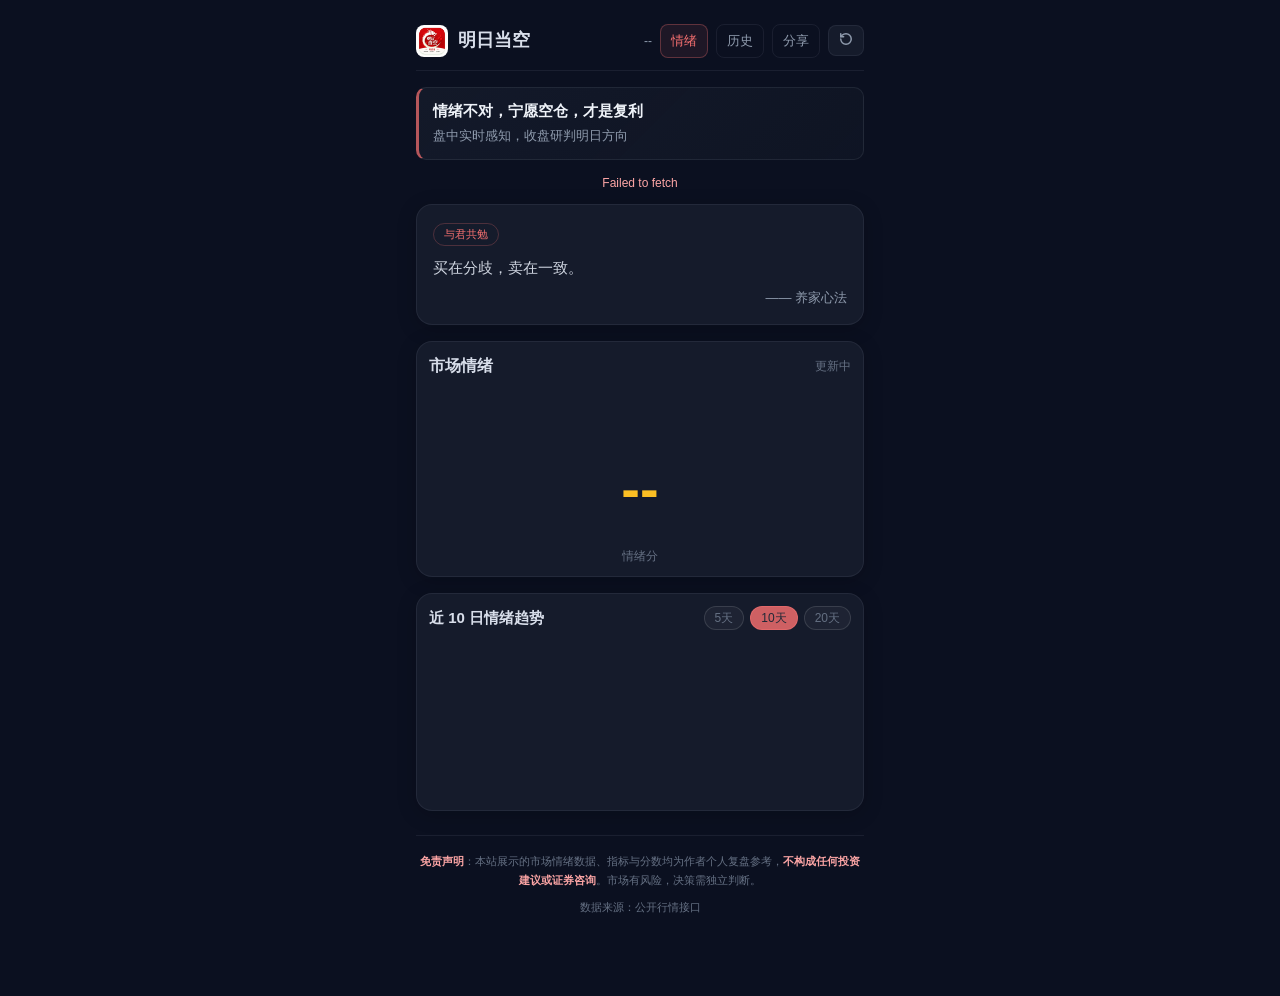
==== index.html @ 7c2a4483 "fix: 修复缓存版本链断裂、分时图光晕透明度、海报文案 - 同步 longkongState/intradayChart 改动后的引用版本号，避免生产返回旧缓存 - 修正 modulepreload" ====
<!DOCTYPE html>
<html lang="zh-CN">
<head>
  <meta charset="UTF-8"/>
  <meta name="viewport" content="width=device-width, initial-scale=1, viewport-fit=cover"/>
  <meta name="description" content="明日当空｜每天收盘，看清明天的市场温度。不怕错过，就怕做错。帮你识别下雨天。"/>
  <title>明日当空 · 市场情绪</title>
  <link rel="icon" type="image/svg+xml" href="data:image/svg+xml,%3Csvg xmlns='http://www.w3.org/2000/svg' viewBox='0 0 32 32'%3E%3Crect width='32' height='32' rx='8' fill='%23ef4444'/%3E%3Ctext x='16' y='22' text-anchor='middle' font-family='system-ui,sans-serif' font-size='18' font-weight='700' fill='%231f2937'%3E%E6%98%8E%3C/text%3E%3C/svg%3E"/>
  <link rel="preconnect" href="https://mingri-api-260693-8-1435576840.sh.run.tcloudbase.com" crossorigin/>
  <link rel="modulepreload" href="/js/app.js?v=20260604c"/>
  <link rel="modulepreload" href="/js/api.js?v=20260529i"/>
  <link rel="modulepreload" href="/js/homeCache.js?v=20260529m"/>
  <link rel="stylesheet" href="/css/app.css?v=20260530e"/>
</head>
<body>
  <section class="page">
    <header class="site-header">
      <div class="brand">
        <img class="brand-logo" src="/logo.png" alt="明日当空" width="32" height="32"/>
        <span class="brand-name">明日当空</span>
      </div>
      <nav class="header-actions" aria-label="页面导航">
        <span class="header-date" id="headerDate">--</span>
        <a class="nav-link active" href="/">情绪</a>
        <a class="nav-link" href="/history.html">历史</a>
        <a class="nav-link" href="/poster.html">分享</a>
        <button type="button" class="btn-icon" id="refreshBtn" title="刷新" aria-label="刷新数据">
          <svg width="14" height="14" viewBox="0 0 24 24" fill="none" stroke="currentColor" stroke-width="2.5" stroke-linecap="round" stroke-linejoin="round" aria-hidden="true"><path d="M3 12a9 9 0 1 0 9-9 9.75 9.75 0 0 0-6.74 2.74L3 8"/><path d="M3 3v5h5"/></svg>
        </button>
      </nav>
    </header>

    <section class="hero-intro" aria-label="明日当空定位">
      <p class="hero-kicker">情绪不对，宁愿空仓，才是复利</p>
      <p class="hero-copy">盘中实时感知，收盘研判明日方向</p>
    </section>

    <p class="status-bar" id="statusBar">正在加载…</p>

    <section id="loadingSkeleton">
      <span class="skeleton"></span>
      <span class="skeleton mid"></span>
      <span class="skeleton"></span>
    </section>

    <section id="contentBlock" hidden>
      <article class="card quote-bar">
        <span class="pill">与君共勉</span>
        <p class="quote-text" id="quoteText">买在分歧，卖在一致。</p>
        <p class="quote-author">—— 养家心法</p>
      </article>

      <article class="card gauge-card">
        <header class="gauge-head">
          <span class="gauge-title">市场情绪</span>
          <span class="gauge-time" id="generatedAt">更新中</span>
        </header>
        <section class="longkong-state" id="longkongState" hidden aria-label="龙空龙状态">
          <header class="longkong-state-head">
            <span class="longkong-state-title">龙空龙状态</span>
          </header>
          <div class="longkong-state-hero" id="longkongStateHero">
            <span class="longkong-state-hero-dot" id="longkongStateHeroDot" aria-hidden="true"></span>
            <div class="longkong-state-titleline">
              <span class="longkong-state-active" id="longkongStateLabel">--</span>
              <span class="longkong-state-level" id="longkongStateLevel" hidden></span>
            </div>
            <p class="longkong-state-desc" id="longkongStateDesc"></p>
          </div>
          <div class="longkong-lights" id="longkongLights" role="list"></div>
        </section>
        <section class="gauge-body">
          <canvas id="gaugeCanvas" class="gauge-canvas"></canvas>
          <section class="gauge-hub">
            <span class="gauge-dots" id="gaugeDots" hidden aria-hidden="true">
              <span class="gauge-dot"></span>
              <span class="gauge-dot"></span>
              <span class="gauge-dot"></span>
            </span>
            <span class="gauge-score neutral" id="displayScore">--</span>
          </section>
          <span class="gauge-score-label">情绪分</span>
        </section>
        <footer class="gauge-foot" id="baselineFoot" hidden>
          <span class="gauge-baseline" id="baselineLine">基准分 --</span>
          <span class="gauge-baseline-hint"> · 昨日+外围，盘中不变</span>
        </footer>
        <p class="empty-tip" id="emptyTip" hidden></p>
      </article>

      <section id="sections"></section>

      <article class="card trend-card">
        <header class="trend-head">
          <h2 class="trend-title" id="trendTitle">近 10 日情绪趋势</h2>
          <section class="trend-periods" id="trendPeriods">
            <button type="button" class="trend-period" data-days="5" aria-pressed="false">5天</button>
            <button type="button" class="trend-period active" data-days="10" aria-pressed="true">10天</button>
            <button type="button" class="trend-period" data-days="20" aria-pressed="false">20天</button>
          </section>
        </header>
        <canvas id="trendCanvas" class="trend-canvas"></canvas>
      </article>
    </section>

    <footer class="site-footer">
      <p><strong>免责声明</strong>：本站展示的市场情绪数据、指标与分数均为作者个人复盘参考，<strong>不构成任何投资建议或证券咨询</strong>。市场有风险，决策需独立判断。</p>
      <p class="footer-meta">数据来源：公开行情接口</p>
    </footer>
  </section>

  <script type="module">
    import { initHomePage } from '/js/app.js?v=20260604c'
    initHomePage()
  </script>
</body>
</html>
---- css/app.css ----
*,
*::before,
*::after {
  box-sizing: border-box;
  margin: 0;
  padding: 0;
}

:root {
  --bg: #0b1020;
  --card: #151b2b;
  --cell: #101625;
  --border: rgba(205, 215, 232, 0.075);
  --text: #d8deea;
  --muted: #8f9bad;
  --dim: #657083;
  --red: #f87171;
  --green: #4ade80;
  --amber: #fbbf24;
  --blue: #60a5fa;
  --max-w: 480px;
  /* Named state color tokens (hex so rgba() can reference the names) */
  --state-frenzy: #ef4444;
  --state-weak: #38bdf8;
}

/* ── Per-state color token ───────────────────────────────────────
   Set --s-color on any element carrying a state class.
   Elements that use color: var(--s-color) pick it up automatically.
   ──────────────────────────────────────────────────────────────── */
.frenzy                { --s-color: var(--state-frenzy); }
.climax, .optimistic   { --s-color: var(--red); }
.neutral               { --s-color: var(--amber); }
.caution               { --s-color: var(--green); }
.weak                  { --s-color: var(--state-weak); }
.cold                  { --s-color: var(--blue); }
.calculating           { --s-color: var(--muted); }

/* Consolidated state-color rule — replaces ~50 lines of repetitive selectors */
.gauge-level,
.longkong-state-hero,
.longkong-state-active,
.longkong-state-level,
.longkong-state-desc,
.longkong-state-subdesc,
.gauge-score,
.history-table .score,
.history-table .level,
.longkong-light.is-active {
  color: var(--s-color, inherit);
}

html {
  -webkit-text-size-adjust: 100%;
}

body {
  background: var(--bg);
  color: var(--text);
  font-family: -apple-system, BlinkMacSystemFont, "PingFang SC", "Helvetica Neue", sans-serif;
  line-height: 1.5;
  min-height: 100vh;
}

a {
  color: inherit;
  text-decoration: none;
}

.page {
  max-width: var(--max-w);
  margin: 0 auto;
  padding: 16px 16px 80px;
}

.site-header {
  display: flex;
  align-items: center;
  justify-content: space-between;
  gap: 12px;
  margin-bottom: 16px;
  padding-bottom: 12px;
  border-bottom: 1px solid var(--border);
}

.brand {
  display: flex;
  align-items: center;
  gap: 10px;
}

.brand-logo {
  width: 32px;
  height: 32px;
  border-radius: 8px;
  flex-shrink: 0;
  display: block;
  object-fit: cover;
}

.brand-name {
  font-size: 18px;
  font-weight: 700;
}

.header-actions {
  display: flex;
  align-items: center;
  gap: 8px;
}

.header-date {
  font-size: 12px;
  color: var(--muted);
  white-space: nowrap;
}

.nav-link {
  font-size: 13px;
  color: var(--muted);
  padding: 6px 10px;
  border-radius: 8px;
  border: 1px solid var(--border);
}

.nav-link.active {
  color: var(--red);
  border-color: rgba(248, 113, 113, 0.3);
  background: rgba(248, 113, 113, 0.08);
}

.btn-icon {
  border: 1px solid var(--border);
  background: var(--card);
  color: var(--muted);
  border-radius: 8px;
  padding: 6px 10px;
  font-size: 13px;
  cursor: pointer;
}

.hero-intro {
  margin: 0 0 14px;
  padding: 12px 14px;
  border: 1px solid rgba(205, 215, 232, 0.09);
  border-left: 3px solid rgba(248, 113, 113, 0.72);
  border-radius: 10px;
  background: linear-gradient(135deg, rgba(21, 27, 43, 0.86), rgba(16, 22, 37, 0.78));
}

.hero-kicker {
  font-size: 15px;
  font-weight: 700;
  color: #eef2f8;
  line-height: 1.45;
}

.hero-copy {
  margin-top: 5px;
  font-size: 13px;
  color: var(--muted);
  line-height: 1.6;
}

.card {
  background: var(--card);
  border: 1px solid var(--border);
  border-radius: 16px;
  box-shadow: 0 4px 20px rgba(0, 0, 0, 0.2);
}

.quote-bar {
  padding: 16px;
  margin-bottom: 16px;
  text-align: left;
}

.pill {
  display: inline-block;
  font-size: 11px;
  color: var(--red);
  border: 1px solid rgba(248, 113, 113, 0.24);
  border-radius: 999px;
  padding: 2px 10px;
  margin-bottom: 10px;
}

.quote-text {
  font-size: 15px;
  color: #cfd5e0;
  line-height: 1.65;
}

.quote-author {
  margin-top: 8px;
  text-align: right;
  font-size: 13px;
  color: var(--muted);
}

.gauge-card {
  padding: 12px;
  margin-bottom: 16px;
}

.gauge-head {
  display: flex;
  justify-content: space-between;
  align-items: center;
  margin-bottom: 4px;
}

.gauge-title {
  font-size: 16px;
  font-weight: 600;
}

.gauge-time {
  font-size: 12px;
  color: var(--dim);
}

.gauge-level-row {
  text-align: center;
  padding: 4px 0 6px;
}

.gauge-level {
  display: block;
  font-size: 16px;
  font-weight: 700;
}

/* gauge-level colors now handled by the consolidated --s-color rule above */

.gauge-desc {
  display: block;
  font-size: 14px;
  color: var(--muted);
  margin-top: 4px;
  padding: 0 4px;
}

.longkong-state {
  margin: 10px 0 8px;
  padding: 12px 12px 10px;
  border-radius: 14px;
  background: linear-gradient(180deg, rgba(22, 28, 44, 0.92), rgba(12, 16, 28, 0.98));
  border: 1px solid var(--border);
  box-shadow: inset 0 1px 0 rgba(255, 255, 255, 0.04);
}

.longkong-state.frenzy,
.longkong-state.climax,
.longkong-state.optimistic {
  border-color: rgba(248, 113, 113, 0.28);
  box-shadow: 0 0 24px rgba(248, 113, 113, 0.08), inset 0 1px 0 rgba(255, 255, 255, 0.05);
}
.longkong-state.neutral {
  border-color: rgba(251, 191, 36, 0.28);
  box-shadow: 0 0 24px rgba(251, 191, 36, 0.07), inset 0 1px 0 rgba(255, 255, 255, 0.05);
}
.longkong-state.caution {
  border-color: rgba(74, 222, 128, 0.28);
  box-shadow: 0 0 24px rgba(74, 222, 128, 0.07), inset 0 1px 0 rgba(255, 255, 255, 0.05);
}
.longkong-state.weak {
  border-color: rgba(56, 189, 248, 0.28);
  box-shadow: 0 0 24px rgba(56, 189, 248, 0.08), inset 0 1px 0 rgba(255, 255, 255, 0.05);
}
.longkong-state.cold {
  border-color: rgba(96, 165, 250, 0.28);
  box-shadow: 0 0 24px rgba(96, 165, 250, 0.08), inset 0 1px 0 rgba(255, 255, 255, 0.05);
}

.longkong-state[hidden] {
  display: none !important;
}

.longkong-state-head {
  text-align: center;
  margin-bottom: 10px;
}

.longkong-state-title {
  display: inline-block;
  font-size: 12px;
  font-weight: 600;
  color: var(--muted);
  letter-spacing: 0.12em;
  padding: 3px 14px;
  border-radius: 999px;
  background: rgba(255, 255, 255, 0.04);
  border: 1px solid rgba(255, 255, 255, 0.06);
}

.longkong-state-hero {
  display: flex;
  flex-direction: column;
  align-items: center;
  justify-content: center;
  text-align: center;
  gap: 4px;
  padding: 10px 14px 9px;
  margin-bottom: 8px;
  border-radius: 12px;
  background: rgba(255, 255, 255, 0.03);
  border: 1px solid rgba(255, 255, 255, 0.06);
}

/* color on .longkong-state-hero.{state} is now handled by --s-color; only backgrounds & borders remain */
.longkong-state-hero.frenzy,
.longkong-state-hero.climax,
.longkong-state-hero.optimistic {
  background: linear-gradient(135deg, rgba(248, 113, 113, 0.14), rgba(248, 113, 113, 0.04));
  border-color: rgba(248, 113, 113, 0.22);
}
.longkong-state-hero.neutral {
  background: linear-gradient(135deg, rgba(251, 191, 36, 0.14), rgba(251, 191, 36, 0.04));
  border-color: rgba(251, 191, 36, 0.22);
}
.longkong-state-hero.caution {
  background: linear-gradient(135deg, rgba(74, 222, 128, 0.12), rgba(74, 222, 128, 0.04));
  border-color: rgba(74, 222, 128, 0.22);
}
.longkong-state-hero.weak {
  background: linear-gradient(135deg, rgba(56, 189, 248, 0.14), rgba(56, 189, 248, 0.04));
  border-color: rgba(56, 189, 248, 0.22);
}
.longkong-state-hero.cold {
  background: linear-gradient(135deg, rgba(96, 165, 250, 0.14), rgba(96, 165, 250, 0.04));
  border-color: rgba(96, 165, 250, 0.22);
}

.longkong-state-hero-dot {
  flex-shrink: 0;
  width: 10px;
  height: 10px;
  margin-bottom: 0;
  border-radius: 50%;
  background: currentColor;
  box-shadow: 0 0 12px currentColor;
}

.longkong-state-titleline {
  display: flex;
  align-items: baseline;
  justify-content: center;
  gap: 10px;
  flex-wrap: wrap;
  max-width: 100%;
}

.longkong-state-active {
  display: inline;
  font-size: 26px;
  font-weight: 800;
  line-height: 1.2;
  letter-spacing: 0.12em;
}

/* .longkong-state-active colors handled by --s-color consolidated rule */

.longkong-state-level {
  display: inline;
  font-size: 16px;
  font-weight: 700;
  line-height: 1.2;
  letter-spacing: 0.04em;
  opacity: 0.92;
}

/* .longkong-state-level colors handled by --s-color consolidated rule */

.longkong-lights {
  display: grid;
  grid-template-columns: repeat(4, minmax(0, 1fr));
  gap: 6px;
  padding: 5px;
  border-radius: 12px;
  background: rgba(0, 0, 0, 0.22);
  border: 1px solid rgba(255, 255, 255, 0.04);
}

.longkong-light {
  display: flex;
  flex-direction: column;
  align-items: center;
  justify-content: center;
  gap: 6px;
  min-height: 50px;
  padding: 8px 4px;
  border-radius: 9px;
  border: 1px solid transparent;
  background: transparent;
  color: var(--dim);
  opacity: 0.42;
  transition: opacity 0.2s ease, transform 0.2s ease, border-color 0.2s ease, background 0.2s ease, color 0.2s ease;
}

.longkong-light.is-active {
  opacity: 1;
  transform: translateY(-1px);
  background: rgba(255, 255, 255, 0.05);
}

/* color on .longkong-light.is-active.{state} handled by --s-color; only backgrounds & borders remain */
.longkong-light.is-active.frenzy,
.longkong-light.is-active.climax,
.longkong-light.is-active.optimistic {
  border-color: rgba(248, 113, 113, 0.45);
  background: rgba(248, 113, 113, 0.1);
}
.longkong-light.is-active.neutral {
  border-color: rgba(251, 191, 36, 0.45);
  background: rgba(251, 191, 36, 0.1);
}
.longkong-light.is-active.caution {
  border-color: rgba(74, 222, 128, 0.4);
  background: rgba(74, 222, 128, 0.08);
}
.longkong-light.is-active.weak {
  border-color: rgba(56, 189, 248, 0.45);
  background: rgba(56, 189, 248, 0.1);
}
.longkong-light.is-active.cold {
  border-color: rgba(96, 165, 250, 0.45);
  background: rgba(96, 165, 250, 0.1);
}

.longkong-light-dot {
  width: 8px;
  height: 8px;
  border-radius: 50%;
  background: currentColor;
  box-shadow: none;
  opacity: 0.75;
}

.longkong-light.is-active .longkong-light-dot {
  width: 10px;
  height: 10px;
  opacity: 1;
  box-shadow: 0 0 12px currentColor;
  animation: light-dot-pulse 1.6s ease-in-out infinite;
}

@keyframes light-dot-pulse {
  0%, 100% { opacity: 1; box-shadow: 0 0 12px currentColor; }
  50% { opacity: 0.3; box-shadow: 0 0 4px currentColor; }
}

/* ── 风险分级视觉提示（叠加在活跃灯上）── */
.longkong-light.is-active.risk-warning {
  animation: risk-warning-pulse 1.4s ease-in-out infinite;
}
.longkong-light.is-active.risk-caution {
  border-color: rgba(251, 191, 36, 0.55) !important;
  box-shadow: 0 0 8px rgba(251, 191, 36, 0.2);
}
@keyframes risk-warning-pulse {
  0%, 100% { border-color: rgba(251, 191, 36, 0.35); box-shadow: none; }
  50%       { border-color: rgba(251, 191, 36, 0.9);  box-shadow: 0 0 14px rgba(251, 191, 36, 0.45); }
}

.longkong-light-label {
  font-size: 13px;
  font-weight: 500;
  color: inherit;
  line-height: 1.2;
  opacity: 0.8;
}

.longkong-light.is-active .longkong-light-label {
  font-size: 14px;
  font-weight: 700;
  opacity: 1;
}

.longkong-state-desc {
  margin: 0;
  max-width: 300px;
  font-size: 13px;
  font-weight: 500;
  line-height: 1.45;
  opacity: 0.88;
}

/* .longkong-state-desc colors handled by --s-color consolidated rule */

.longkong-state-subdesc {
  margin: 0;
  max-width: 280px;
  font-size: 12px;
  font-weight: 500;
  line-height: 1.45;
  opacity: 0.72;
}

/* .longkong-state-subdesc colors handled by --s-color consolidated rule */

.gauge-body {
  position: relative;
  height: 182px;
}

.gauge-canvas {
  width: 100%;
  height: 182px;
  display: block;
}

.gauge-hub {
  position: absolute;
  left: 0;
  right: 0;
  top: 59%;
  transform: translateY(-50%);
  text-align: center;
  pointer-events: none;
}

.gauge-dots {
  display: flex;
  align-items: center;
  justify-content: center;
  gap: 8px;
  height: 48px;
  margin-bottom: 2px;
}

.gauge-dots[hidden] {
  display: none !important;
}

.gauge-score[hidden] {
  display: none !important;
}

.gauge-dot {
  width: 6px;
  height: 6px;
  border-radius: 50%;
  background: #64748b;
  animation: gauge-dot-pulse 1.2s ease-in-out infinite;
}

.gauge-dot:nth-child(2) { animation-delay: 0.15s; }
.gauge-dot:nth-child(3) { animation-delay: 0.3s; }

@keyframes gauge-dot-pulse {
  0%, 80%, 100% { opacity: 0.35; }
  40% { opacity: 1; }
}

.gauge-score {
  font-size: 56px;
  font-weight: 700;
  line-height: 1;
  font-variant-numeric: tabular-nums;
}

/* .gauge-score colors handled by --s-color consolidated rule */

.gauge-score-label {
  position: absolute;
  left: 0;
  right: 0;
  bottom: 2px;
  font-size: 12px;
  color: var(--dim);
  margin-top: 0;
  display: block;
  text-align: center;
  line-height: 1;
}

.gauge-foot {
  text-align: center;
  padding: 4px 4px 0;
}

.gauge-baseline {
  font-size: 13px;
  font-weight: 600;
  color: var(--muted);
}

.gauge-baseline-hint {
  font-size: 11px;
  color: var(--dim);
}

.empty-tip {
  margin-top: 10px;
  padding: 9px 12px;
  border-radius: 10px;
  background: rgba(248, 113, 113, 0.075);
  border: 1px solid rgba(248, 113, 113, 0.18);
  font-size: 12px;
  line-height: 1.55;
  color: #fca5a5;
  text-align: left;
  overflow-wrap: anywhere;
}

.section {
  margin-bottom: 16px;
}

.section-head {
  display: flex;
  justify-content: space-between;
  align-items: baseline;
  gap: 8px;
  margin-bottom: 8px;
  padding: 0 2px;
}

.section-title {
  font-size: 15px;
  font-weight: 600;
}

.section-meta {
  font-size: 11px;
  color: var(--dim);
  white-space: nowrap;
}

.section-card {
  padding: 12px;
}

.grid9-row {
  display: grid;
  grid-template-columns: repeat(3, 1fr);
  gap: 8px;
  margin-bottom: 8px;
}

.grid9-row:last-child {
  margin-bottom: 0;
}

.grid9-cell {
  background: var(--cell);
  border-radius: 10px;
  padding: 10px 6px;
  text-align: center;
}

.grid9-value-row {
  display: flex;
  align-items: center;
  justify-content: center;
  gap: 2px;
}

.grid9-value {
  font-size: 15px;
  font-weight: 600;
  color: var(--text);
}

.grid9-value.value-hot { color: var(--red); }
.grid9-value.value-cold { color: var(--green); }

.grid9-label {
  display: block;
  font-size: 10px;
  color: var(--dim);
  margin-top: 4px;
  line-height: 1.3;
}

.grid9-sub {
  display: block;
  font-size: 10px;
  color: var(--dim);
  margin-top: 4px;
  min-height: 14px;
}

.grid9-sub-prefix {
  color: #6b7280;
}

.trend-arrow.trend-good { color: var(--red); }
.trend-arrow.trend-bad { color: var(--green); }

.grid-empty {
  text-align: center;
  color: var(--dim);
  font-size: 13px;
  padding: 24px 8px;
}

.trend-card {
  padding: 12px;
  margin-bottom: 16px;
}

.trend-head {
  display: flex;
  align-items: center;
  justify-content: space-between;
  gap: 8px;
  flex-wrap: wrap;
  margin-bottom: 8px;
}

.trend-title {
  font-size: 15px;
  font-weight: 600;
  margin: 0;
}

.trend-periods {
  display: flex;
  gap: 6px;
}

.trend-period {
  border: 1px solid rgba(255, 255, 255, 0.12);
  background: rgba(255, 255, 255, 0.04);
  color: var(--dim);
  font-size: 12px;
  padding: 4px 10px;
  border-radius: 999px;
  cursor: pointer;
  line-height: 1.2;
}

.trend-period.active {
  color: #1f2937;
  border-color: rgba(248, 113, 113, 0.45);
  background: rgba(248, 113, 113, 0.82);
}

.trend-period:hover {
  border-color: rgba(255, 255, 255, 0.22);
}

.trend-canvas {
  width: 100%;
  height: 160px;
  display: block;
}

.skeleton {
  display: block;
  height: 80px;
  background: rgba(255, 255, 255, 0.04);
  border-radius: 12px;
  margin-bottom: 12px;
  animation: pulse 1.2s ease-in-out infinite;
}

.skeleton.mid { height: 280px; }

.footer-meta {
  margin-top: 8px;
}

@keyframes pulse {
  0%, 100% { opacity: 0.5; }
  50% { opacity: 1; }
}

.status-bar {
  font-size: 12px;
  color: var(--dim);
  text-align: center;
  margin-bottom: 12px;
}

.status-bar.ok { color: #86efac; }
.status-bar.err { color: #fca5a5; }

.site-footer {
  margin-top: 24px;
  padding-top: 16px;
  border-top: 1px solid var(--border);
  font-size: 11px;
  color: var(--dim);
  line-height: 1.7;
  text-align: center;
}

.site-footer strong {
  color: #fca5a5;
  font-weight: 600;
}

.history-table {
  width: 100%;
  border-collapse: collapse;
  font-size: 13px;
}

.history-table th,
.history-table td {
  padding: 10px 8px;
  border-bottom: 1px solid var(--border);
  text-align: left;
}

.history-table th {
  color: var(--muted);
  font-weight: 500;
  font-size: 12px;
}

.history-table .score,
.history-table .level {
  font-weight: 600;
}

/* .history-table state colors handled by --s-color consolidated rule */

.history-table .index-chg.index-up { color: var(--red); }
.history-table .index-chg.index-down { color: var(--green); }

.history-table .empty {
  text-align: center;
  color: var(--dim);
  padding: 32px 8px;
}

@media (min-width: 520px) {
  .page { padding-top: 24px; }
}

/* ── 手机端头部适配 ─────────────────────────────────────────────
   问题：brand(114px) + gap(12px) + nav含日期(281px) = 407px
   在360px手机可用宽度(328px)里会溢出换行
   方案：≤479px 隐藏日期、压缩间距；≤359px 只保留品牌图标
─────────────────────────────────────────────────────────────── */
@media (max-width: 479px) {
  /* 日期在仪表盘卡片里仍有显示，头部可省略 */
  .header-date { display: none; }
  /* 压缩导航间距 */
  .header-actions { gap: 5px; }
  .nav-link { padding: 5px 8px; font-size: 12px; }
  .btn-icon  { padding: 5px 8px; }
  /* hero 宣传语：移动端两行都显示 */
  .hero-intro { padding: 8px 12px; margin-bottom: 10px; }
  .hero-kicker { font-size: 13px; }
  .hero-copy  { font-size: 12px; margin-top: 3px; }
}

@media (max-width: 359px) {
  /* 极窄屏（老款 iPhone SE 等）：只保留品牌图标，隐藏文字 */
  .brand-name { display: none; }
  .nav-link { padding: 5px 7px; font-size: 11px; }
}

/* ── 盘中分时走势图 ───────────────────────────────────────────── */
.section-card--intraday {
  overflow: hidden;
  padding: 0;
}

.intraday-chart-canvas {
  display: block;
  width: 100%;
  height: 100px;
  background: rgba(0,0,0,0.18);
  cursor: default;
}

.section-card--intraday .grid9 {
  padding: 4px 0 0;
}

/* ── 板块集中度横条 ──────────────────────────────────────────── */
.sector-bars-card {
  padding: 10px 12px 8px;
  margin-top: 6px;
}

.sector-bars {
  display: flex;
  flex-direction: column;
  gap: 8px;
}

.sector-bar-row {
  display: flex;
  flex-direction: column;
  gap: 4px;
}

.sector-bar-head {
  display: flex;
  align-items: flex-start;
  justify-content: space-between;
  gap: 10px;
}

.sector-bar-name {
  flex: 1;
  min-width: 0;
  font-size: 11px;
  line-height: 1.35;
  color: var(--text, #e2e8f0);
  word-break: break-word;
}

.sector-bar-track {
  width: 100%;
  height: 6px;
  border-radius: 3px;
  background: rgba(255,255,255,0.08);
  overflow: hidden;
}

.sector-bar-fill {
  height: 100%;
  border-radius: 3px;
  background: var(--s-color, #fbbf24);
  transition: width 0.4s ease;
  min-width: 4px;
}

.sector-bar-count {
  flex-shrink: 0;
  font-size: 11px;
  font-weight: 600;
  color: var(--s-color, #fbbf24);
  line-height: 1.35;
  white-space: nowrap;
}

/* 板块集中度 grid 单元格后缀（主导板块名） */
.grid9-suffix {
  display: block;
  font-size: 9px;
  color: var(--dim);
  margin-top: 1px;
  opacity: 0.75;
  white-space: nowrap;
  overflow: hidden;
  text-overflow: ellipsis;
  max-width: 100%;
}

.section-meta-row {
  display: inline-flex;
  align-items: center;
  gap: 2px;
}

.section-chevron {
  font-size: 16px;
  line-height: 1;
  color: var(--dim);
  opacity: 0.5;
  transform: translateY(-1px);
}

.section-card--drill {
  cursor: pointer;
  transition: border-color 0.15s ease, background-color 0.15s ease;
}

.section-card--drill:hover {
  border-color: rgba(239, 68, 68, 0.28);
  background: rgba(255, 255, 255, 0.02);
}

.section-card--drill:active {
  opacity: 0.94;
}

/* ── 竞价详情页 ── */
.auction-page-head {
  display: flex;
  align-items: center;
  justify-content: space-between;
  padding: 14px 16px;
  margin-bottom: 12px;
}

.auction-page-title {
  margin: 0;
  font-size: 17px;
  font-weight: 600;
}

.auction-page-meta {
  margin: 4px 0 0;
  font-size: 12px;
  color: var(--dim);
}

.auction-tabs {
  display: flex;
  gap: 6px;
  padding: 6px;
  margin-bottom: 12px;
}

.auction-tab {
  flex: 1;
  border: none;
  background: transparent;
  color: var(--dim);
  font-size: 13px;
  padding: 10px 6px;
  border-radius: 8px;
  cursor: pointer;
}

.auction-tab.active {
  background: rgba(239, 68, 68, 0.12);
  color: var(--red);
  font-weight: 600;
}

.auction-subtitle {
  margin: 8px 2px 8px;
  font-size: 13px;
  font-weight: 600;
  color: var(--muted);
}

.auction-note {
  margin: 0 2px 8px;
  font-size: 11px;
  color: var(--dim);
}

.auction-table-wrap {
  overflow-x: auto;
  margin-bottom: 12px;
}

.auction-table {
  width: 100%;
  border-collapse: collapse;
  font-size: 13px;
}

.auction-table th,
.auction-table td {
  padding: 10px 8px;
  border-bottom: 1px solid var(--border);
  text-align: left;
  vertical-align: middle;
}

.auction-table th {
  font-size: 11px;
  color: var(--dim);
  font-weight: 500;
}

.auction-table tbody tr:last-child td {
  border-bottom: none;
}

.auction-name {
  min-width: 88px;
}

.auction-stock-name {
  display: block;
  font-weight: 500;
}

.auction-stock-code {
  display: block;
  font-size: 11px;
  color: var(--dim);
  margin-top: 2px;
}

.auction-num {
  text-align: right;
  white-space: nowrap;
}

.auction-rank {
  width: 28px;
  color: var(--dim);
}

.auction-sector {
  text-align: right;
  color: var(--muted);
  max-width: 96px;
  overflow: hidden;
  text-overflow: ellipsis;
  white-space: nowrap;
}

.auction-muted {
  color: var(--dim);
}

.auction-skeleton {
  padding: 20px 16px;
}

.auction-skeleton-text {
  margin: 0 0 12px;
  font-size: 13px;
  color: var(--dim);
}

.auction-skeleton-bar {
  display: block;
  height: 10px;
  margin-bottom: 8px;
  border-radius: 6px;
  background: linear-gradient(90deg, rgba(255,255,255,0.04), rgba(255,255,255,0.10), rgba(255,255,255,0.04));
  background-size: 200% 100%;
  animation: auction-shimmer 1.2s ease-in-out infinite;
}

.auction-skeleton-bar.short {
  width: 62%;
}

@keyframes auction-shimmer {
  0% { background-position: 200% 0; }
  100% { background-position: -200% 0; }
}

@media (prefers-reduced-motion: reduce) {
  .skeleton,
  .gauge-dot {
    animation: none;
    opacity: 1;
  }
  .longkong-light {
    transition: none;
  }
}
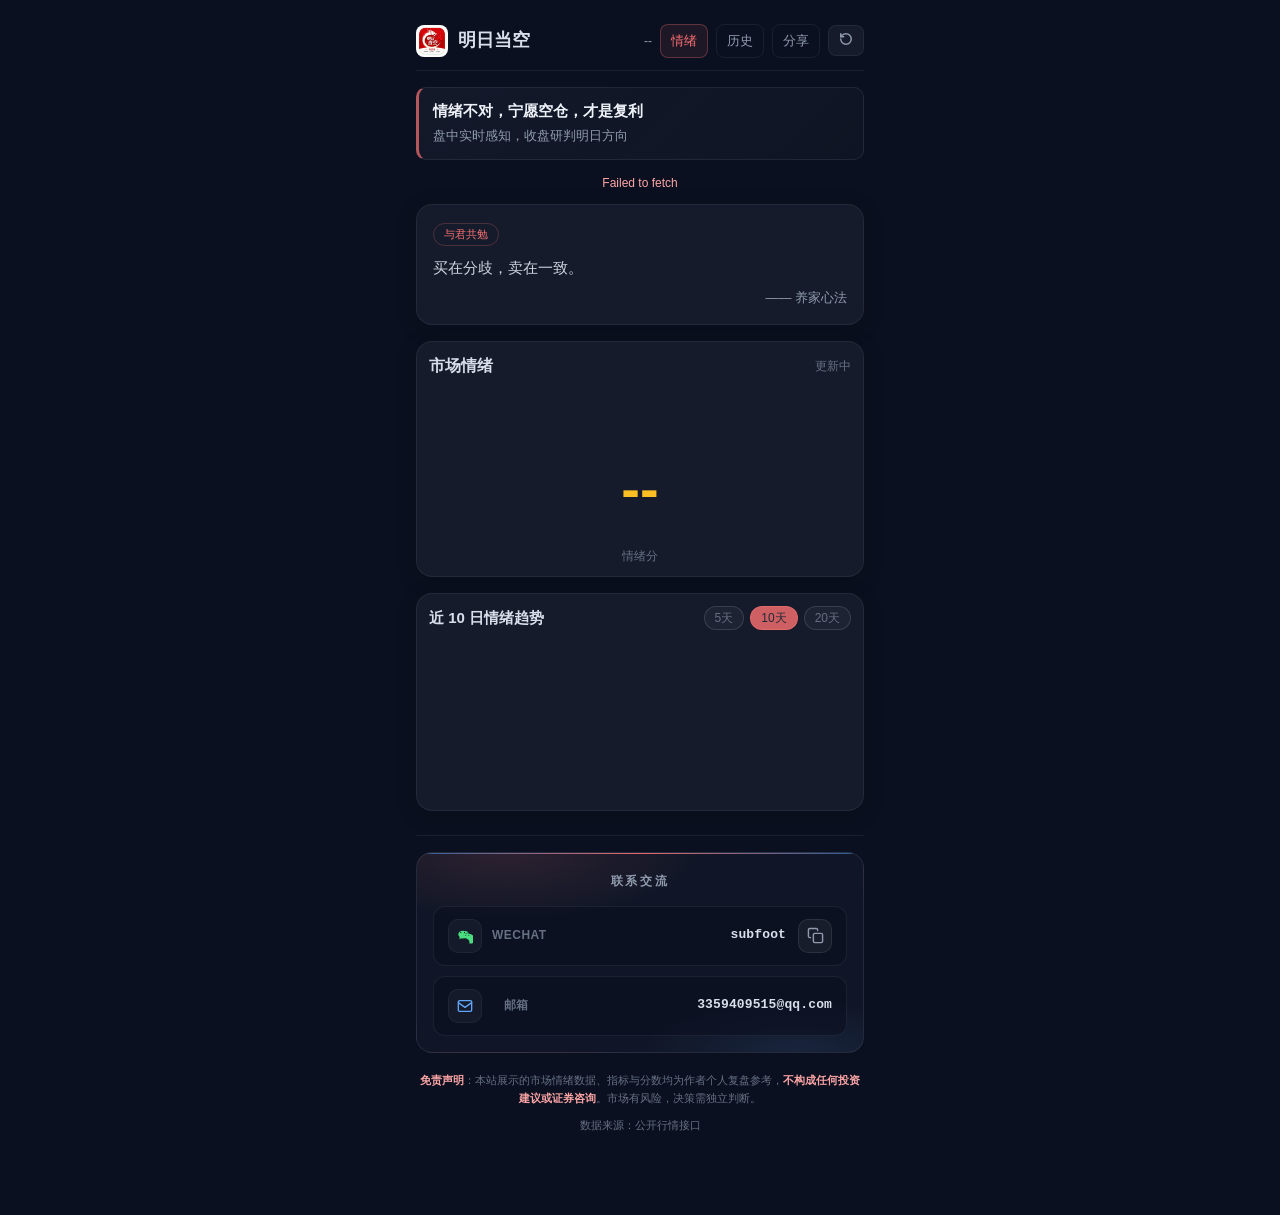
==== commit de235778: "feat: add footer contact section with WeChat copy and email Co-authored-by: Cursor <cursoragent@curs" ====
--- a/index.html
+++ b/index.html
@@ -7,10 +7,10 @@
   <title>明日当空 · 市场情绪</title>
   <link rel="icon" type="image/svg+xml" href="data:image/svg+xml,%3Csvg xmlns='http://www.w3.org/2000/svg' viewBox='0 0 32 32'%3E%3Crect width='32' height='32' rx='8' fill='%23ef4444'/%3E%3Ctext x='16' y='22' text-anchor='middle' font-family='system-ui,sans-serif' font-size='18' font-weight='700' fill='%231f2937'%3E%E6%98%8E%3C/text%3E%3C/svg%3E"/>
   <link rel="preconnect" href="https://mingri-api-260693-8-1435576840.sh.run.tcloudbase.com" crossorigin/>
-  <link rel="modulepreload" href="/js/app.js?v=20260604c"/>
-  <link rel="modulepreload" href="/js/api.js?v=20260529i"/>
-  <link rel="modulepreload" href="/js/homeCache.js?v=20260529m"/>
-  <link rel="stylesheet" href="/css/app.css?v=20260530e"/>
+  <link rel="modulepreload" href="/js/app.js?v=20260609c"/>
+  <link rel="modulepreload" href="/js/api.js?v=20260609c"/>
+  <link rel="modulepreload" href="/js/homeCache.js?v=20260609c"/>
+  <link rel="stylesheet" href="/css/app.css?v=20260612b"/>
 </head>
 <body>
   <section class="page">
@@ -104,14 +104,39 @@
     </section>
 
     <footer class="site-footer">
+      <section class="footer-contact" aria-label="联系方式">
+        <p class="footer-contact-kicker">联系交流</p>
+        <div class="footer-contact-grid">
+          <div class="footer-contact-chip">
+            <span class="footer-contact-icon wechat" aria-hidden="true">
+              <svg width="16" height="16" viewBox="0 0 24 24" fill="currentColor"><path d="M8.5 4C4.91 4 2 6.46 2 9.5c0 1.62.82 3.07 2.1 4.08L3.5 17l3.24-1.7c.74.2 1.53.31 2.36.31.11 0 .22 0 .33-.01-.24-.7-.37-1.44-.37-2.2 0-3.43 3.13-6.2 7-6.2.39 0 .77.03 1.14.08C17.14 5.13 13.2 4 8.5 4zm-2.75 3.5c-.55 0-1-.45-1-1s.45-1 1-1 1 .45 1 1-.45 1-1 1zm5.5 0c-.55 0-1-.45-1-1s.45-1 1-1 1 .45 1 1-.45 1-1 1zM15.5 8c-3.59 0-6.5 2.46-6.5 5.5 0 .76.16 1.48.44 2.13.58-.07 1.17-.11 1.81-.11 4.14 0 7.5 2.77 7.5 6.2 0 .55-.07 1.08-.2 1.59.35.04.7.06 1.06.06 4.59 0 8.5-2.87 8.5-6.5S20.09 8 15.5 8zm-2.25 4c-.41 0-.75-.34-.75-.75s.34-.75.75-.75.75.34.75.75-.34.75-.75.75zm4.5 0c-.41 0-.75-.34-.75-.75s.34-.75.75-.75.75.34.75.75-.34.75-.75.75z"/></svg>
+            </span>
+            <span class="footer-contact-label">WeChat</span>
+            <span class="footer-contact-value">subfoot</span>
+            <button type="button" class="footer-contact-copy" data-copy="subfoot" title="复制微信号" aria-label="复制微信号 subfoot">
+              <svg class="footer-contact-copy-icon" aria-hidden="true" width="17" height="17" viewBox="0 0 24 24" fill="none" stroke="currentColor" stroke-width="2" stroke-linecap="round" stroke-linejoin="round"><rect x="9" y="9" width="13" height="13" rx="2"/><path d="M5 15H4a2 2 0 0 1-2-2V4a2 2 0 0 1 2-2h9a2 2 0 0 1 2 2v1"/></svg>
+              <svg class="footer-contact-copy-done" aria-hidden="true" width="17" height="17" viewBox="0 0 24 24" fill="none" stroke="currentColor" stroke-width="2.5" stroke-linecap="round" stroke-linejoin="round"><polyline points="20 6 9 17 4 12"/></svg>
+            </button>
+          </div>
+          <a class="footer-contact-chip" href="mailto:3359409515@qq.com">
+            <span class="footer-contact-icon mail" aria-hidden="true">
+              <svg width="16" height="16" viewBox="0 0 24 24" fill="none" stroke="currentColor" stroke-width="2" stroke-linecap="round" stroke-linejoin="round"><rect x="2" y="4" width="20" height="16" rx="2"/><path d="m2 7 10 7 10-7"/></svg>
+            </span>
+            <span class="footer-contact-label">邮箱</span>
+            <span class="footer-contact-value">3359409515@qq.com</span>
+          </a>
+        </div>
+      </section>
       <p><strong>免责声明</strong>：本站展示的市场情绪数据、指标与分数均为作者个人复盘参考，<strong>不构成任何投资建议或证券咨询</strong>。市场有风险，决策需独立判断。</p>
       <p class="footer-meta">数据来源：公开行情接口</p>
     </footer>
   </section>
 
   <script type="module">
-    import { initHomePage } from '/js/app.js?v=20260604c'
+    import { initHomePage } from '/js/app.js?v=20260609c'
+    import { initFooterContact } from '/js/footerContact.js?v=20260612b'
     initHomePage()
+    initFooterContact()
   </script>
 </body>
 </html>
--- a/css/app.css
+++ b/css/app.css
@@ -763,6 +763,174 @@
   margin-top: 8px;
 }
 
+.footer-contact {
+  position: relative;
+  margin-bottom: 18px;
+  padding: 18px 16px 16px;
+  border-radius: 16px;
+  background:
+    radial-gradient(ellipse 80% 60% at 20% 0%, rgba(248, 113, 113, 0.12), transparent 55%),
+    radial-gradient(ellipse 70% 50% at 85% 100%, rgba(96, 165, 250, 0.1), transparent 50%),
+    rgba(21, 27, 43, 0.65);
+  border: 1px solid rgba(205, 215, 232, 0.1);
+  backdrop-filter: blur(12px);
+  -webkit-backdrop-filter: blur(12px);
+  overflow: hidden;
+}
+
+.footer-contact::before {
+  content: '';
+  position: absolute;
+  top: 0;
+  left: -40%;
+  width: 180%;
+  height: 1px;
+  background: linear-gradient(
+    90deg,
+    transparent 0%,
+    rgba(96, 165, 250, 0.5) 25%,
+    rgba(248, 113, 113, 0.9) 50%,
+    rgba(96, 165, 250, 0.5) 75%,
+    transparent 100%
+  );
+  animation: footer-shimmer 4s ease-in-out infinite;
+}
+
+.footer-contact-kicker {
+  position: relative;
+  font-size: 12px;
+  font-weight: 600;
+  letter-spacing: 0.22em;
+  text-transform: uppercase;
+  color: var(--muted);
+  margin-bottom: 14px;
+}
+
+.footer-contact-grid {
+  display: flex;
+  flex-direction: column;
+  align-items: stretch;
+  gap: 10px;
+}
+
+.footer-contact-chip {
+  display: flex;
+  align-items: center;
+  gap: 10px;
+  padding: 12px 14px;
+  border-radius: 12px;
+  background: rgba(11, 16, 32, 0.55);
+  border: 1px solid rgba(205, 215, 232, 0.08);
+  font-size: 14px;
+  line-height: 1.4;
+  transition: border-color 0.25s, box-shadow 0.25s, transform 0.2s;
+}
+
+a.footer-contact-chip {
+  text-decoration: none;
+  color: inherit;
+  cursor: pointer;
+}
+
+.footer-contact-chip:hover {
+  border-color: rgba(248, 113, 113, 0.35);
+  box-shadow: 0 0 20px rgba(248, 113, 113, 0.08);
+  transform: translateY(-1px);
+}
+
+.footer-contact-icon {
+  flex-shrink: 0;
+  display: flex;
+  align-items: center;
+  justify-content: center;
+  width: 34px;
+  height: 34px;
+  border-radius: 10px;
+  background: rgba(255, 255, 255, 0.04);
+  border: 1px solid rgba(205, 215, 232, 0.06);
+}
+
+.footer-contact-icon.wechat {
+  color: #4ade80;
+}
+
+.footer-contact-icon.mail {
+  color: var(--blue);
+}
+
+.footer-contact-label {
+  flex-shrink: 0;
+  font-size: 12px;
+  font-weight: 600;
+  letter-spacing: 0.04em;
+  text-transform: uppercase;
+  color: var(--dim);
+  min-width: 48px;
+}
+
+.footer-contact-value {
+  flex: 1;
+  min-width: 0;
+  text-align: right;
+  font-weight: 600;
+  font-family: ui-monospace, "SF Mono", "Cascadia Code", monospace;
+  font-size: 13px;
+  letter-spacing: 0.01em;
+  color: var(--text);
+  word-break: break-all;
+}
+
+.footer-contact-copy {
+  flex-shrink: 0;
+  display: flex;
+  align-items: center;
+  justify-content: center;
+  width: 34px;
+  height: 34px;
+  margin-left: 2px;
+  padding: 0;
+  border: 1px solid rgba(205, 215, 232, 0.1);
+  border-radius: 10px;
+  background: rgba(255, 255, 255, 0.05);
+  color: var(--muted);
+  cursor: pointer;
+  transition: color 0.2s, background 0.2s, border-color 0.2s, transform 0.15s;
+}
+
+.footer-contact-copy:hover {
+  color: #4ade80;
+  background: rgba(74, 222, 128, 0.1);
+  border-color: rgba(74, 222, 128, 0.25);
+  transform: scale(1.05);
+}
+
+.footer-contact-copy:active {
+  transform: scale(0.96);
+}
+
+.footer-contact-copy.is-copied {
+  color: #4ade80;
+  background: rgba(74, 222, 128, 0.14);
+  border-color: rgba(74, 222, 128, 0.35);
+}
+
+.footer-contact-copy-done {
+  display: none;
+}
+
+.footer-contact-copy.is-copied .footer-contact-copy-icon {
+  display: none;
+}
+
+.footer-contact-copy.is-copied .footer-contact-copy-done {
+  display: block;
+}
+
+@keyframes footer-shimmer {
+  0%, 100% { transform: translateX(-15%); opacity: 0.5; }
+  50% { transform: translateX(15%); opacity: 1; }
+}
+
 @keyframes pulse {
   0%, 100% { opacity: 0.5; }
   50% { opacity: 1; }
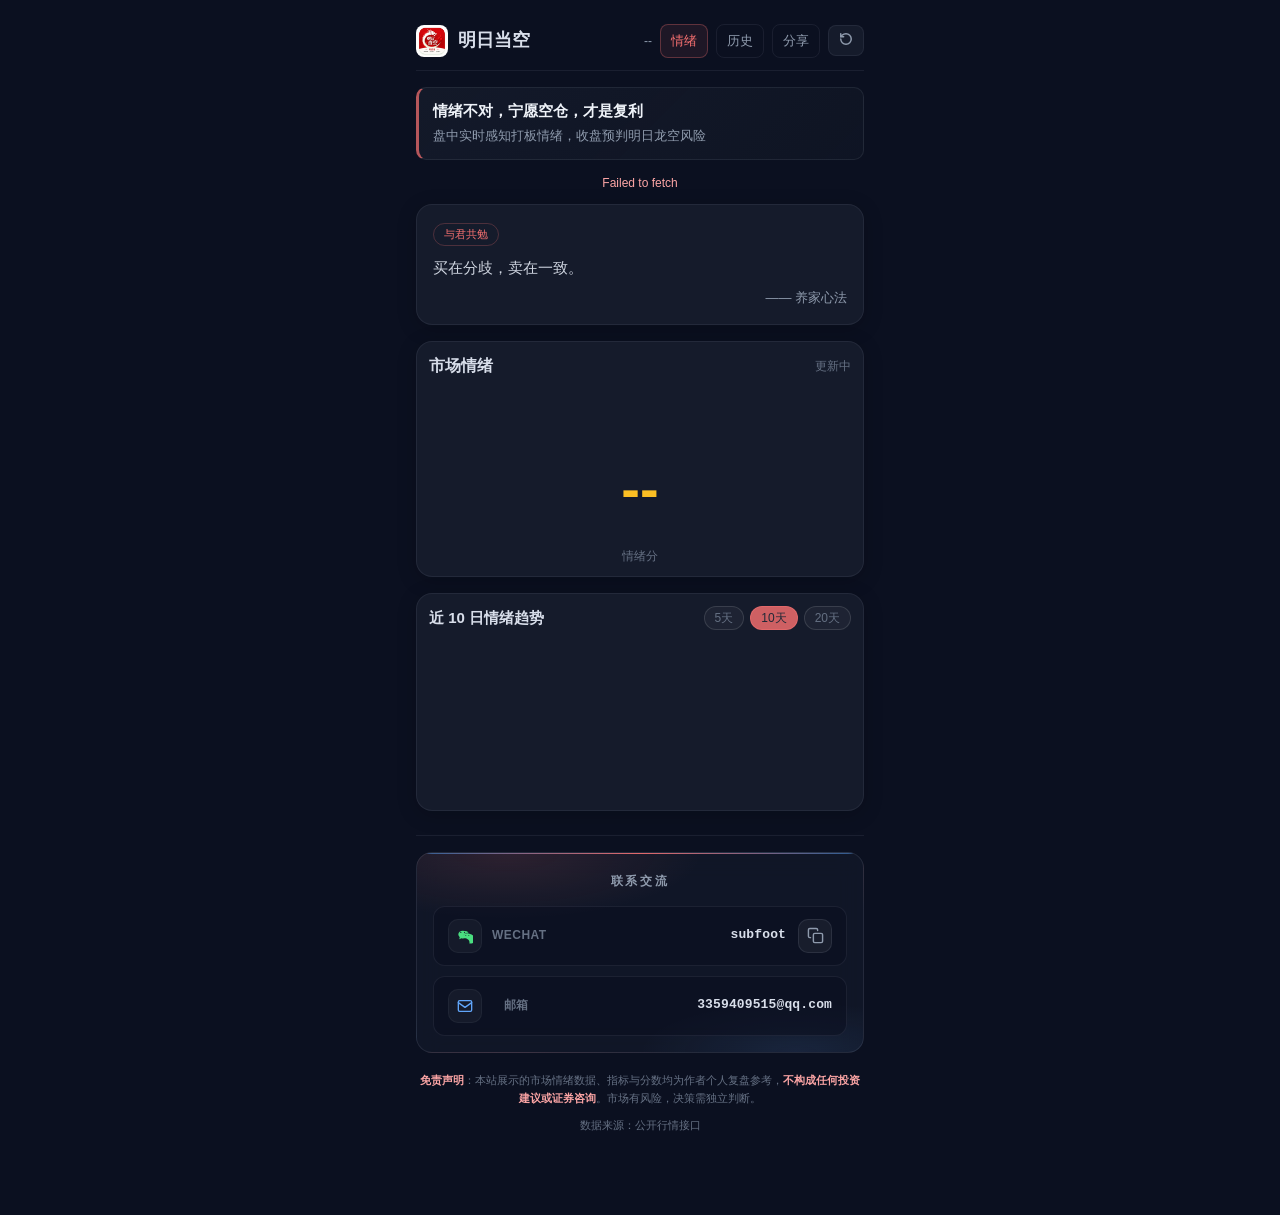
==== commit e3e758bd: "feat: SEO 优化 — 三阵地 meta/OG/结构化数据 + sitemap - index/history/poster 三页统一加入 keywords、canonical、OG、Twitt" ====
--- a/index.html
+++ b/index.html
@@ -3,14 +3,57 @@
 <head>
   <meta charset="UTF-8"/>
   <meta name="viewport" content="width=device-width, initial-scale=1, viewport-fit=cover"/>
-  <meta name="description" content="明日当空｜每天收盘，看清明天的市场温度。不怕错过，就怕做错。帮你识别下雨天。"/>
-  <title>明日当空 · 市场情绪</title>
+
+  <title>明日当空 · A股超短情绪 / 龙空预警 / 打板情绪雷达</title>
+  <meta name="description" content="明日当空｜A股超短交易情绪指数。每日盘中实时跟踪打板、竞价、连板情绪，龙空信号智能预警，帮短线交易者识别下雨天——情绪不对，宁愿空仓。"/>
+  <meta name="keywords" content="打板情绪,龙空预警,龙空信号,超短情绪,竞价情绪,涨停情绪,连板情绪,A股情绪指数,情绪温度,接力情绪,短线交易,打板雷达,明日当空"/>
+  <meta name="author" content="明日当空 · 量化新手村"/>
+  <meta name="robots" content="index,follow"/>
+  <meta name="theme-color" content="#0B1020"/>
+  <meta name="format-detection" content="telephone=no"/>
+  <link rel="canonical" href="https://mrdk.pages.dev/"/>
+
+  <!-- Open Graph（微信 / 微博 / 朋友圈 分享卡片） -->
+  <meta property="og:type" content="website"/>
+  <meta property="og:site_name" content="明日当空"/>
+  <meta property="og:title" content="明日当空 · A股超短情绪 / 龙空预警雷达"/>
+  <meta property="og:description" content="A股超短交易情绪指数。每日盘中跟踪打板、竞价、连板情绪，龙空信号智能预警。"/>
+  <meta property="og:url" content="https://mrdk.pages.dev/"/>
+  <meta property="og:image" content="https://mrdk.pages.dev/logo.png"/>
+  <meta property="og:locale" content="zh_CN"/>
+
+  <!-- Twitter Card -->
+  <meta name="twitter:card" content="summary_large_image"/>
+  <meta name="twitter:title" content="明日当空 · A股超短情绪 / 龙空预警雷达"/>
+  <meta name="twitter:description" content="A股超短交易情绪指数。每日盘中跟踪打板、竞价、连板情绪，龙空信号智能预警。"/>
+  <meta name="twitter:image" content="https://mrdk.pages.dev/logo.png"/>
+
+  <!-- 结构化数据：让搜索引擎理解这是一个金融类 Web 应用 -->
+  <script type="application/ld+json">
+  {
+    "@context": "https://schema.org",
+    "@type": "WebApplication",
+    "name": "明日当空",
+    "alternateName": "A股超短情绪雷达",
+    "description": "A股超短交易情绪指数，每日盘中跟踪打板、竞价、连板情绪，龙空信号智能预警。",
+    "url": "https://mrdk.pages.dev/",
+    "applicationCategory": "FinanceApplication",
+    "operatingSystem": "Web",
+    "inLanguage": "zh-CN",
+    "offers": {
+      "@type": "Offer",
+      "price": "0",
+      "priceCurrency": "CNY"
+    }
+  }
+  </script>
+
   <link rel="icon" type="image/svg+xml" href="data:image/svg+xml,%3Csvg xmlns='http://www.w3.org/2000/svg' viewBox='0 0 32 32'%3E%3Crect width='32' height='32' rx='8' fill='%23ef4444'/%3E%3Ctext x='16' y='22' text-anchor='middle' font-family='system-ui,sans-serif' font-size='18' font-weight='700' fill='%231f2937'%3E%E6%98%8E%3C/text%3E%3C/svg%3E"/>
   <link rel="preconnect" href="https://mingri-api-260693-8-1435576840.sh.run.tcloudbase.com" crossorigin/>
-  <link rel="modulepreload" href="/js/app.js?v=20260609c"/>
-  <link rel="modulepreload" href="/js/api.js?v=20260609c"/>
-  <link rel="modulepreload" href="/js/homeCache.js?v=20260609c"/>
-  <link rel="stylesheet" href="/css/app.css?v=20260612b"/>
+  <link rel="modulepreload" href="/js/app.js?v=20260617b"/>
+  <link rel="modulepreload" href="/js/api.js?v=20260615g"/>
+  <link rel="modulepreload" href="/js/homeCache.js?v=20260615g"/>
+  <link rel="stylesheet" href="/css/app.css?v=20260615c"/>
 </head>
 <body>
   <section class="page">
@@ -30,9 +73,11 @@
       </nav>
     </header>
 
+    <h1 style="position:absolute;width:1px;height:1px;padding:0;margin:-1px;overflow:hidden;clip:rect(0,0,0,0);white-space:nowrap;border:0;">明日当空 · A股超短交易情绪指数：打板情绪、龙空预警、竞价情绪实时跟踪</h1>
+
     <section class="hero-intro" aria-label="明日当空定位">
       <p class="hero-kicker">情绪不对，宁愿空仓，才是复利</p>
-      <p class="hero-copy">盘中实时感知，收盘研判明日方向</p>
+      <p class="hero-copy">盘中实时感知打板情绪，收盘预判明日龙空风险</p>
     </section>
 
     <p class="status-bar" id="statusBar">正在加载…</p>
@@ -66,6 +111,12 @@
               <span class="longkong-state-level" id="longkongStateLevel" hidden></span>
             </div>
             <p class="longkong-state-desc" id="longkongStateDesc"></p>
+            <div class="longkong-position" id="longkongPosition" hidden>
+              <span class="longkong-position-label">短线接力仓位建议</span>
+              <strong class="longkong-position-value" id="longkongPositionValue">--</strong>
+              <span class="longkong-position-unit">%</span>
+            </div>
+            <p class="longkong-position-detail" id="longkongPositionDetail" hidden></p>
           </div>
           <div class="longkong-lights" id="longkongLights" role="list"></div>
         </section>
@@ -83,7 +134,7 @@
         </section>
         <footer class="gauge-foot" id="baselineFoot" hidden>
           <span class="gauge-baseline" id="baselineLine">基准分 --</span>
-          <span class="gauge-baseline-hint"> · 昨日+外围，盘中不变</span>
+          <span class="gauge-baseline-hint"> · 昨日收盘，盘中不变</span>
         </footer>
         <p class="empty-tip" id="emptyTip" hidden></p>
       </article>
@@ -133,7 +184,7 @@
   </section>
 
   <script type="module">
-    import { initHomePage } from '/js/app.js?v=20260609c'
+    import { initHomePage } from '/js/app.js?v=20260617b'
     import { initFooterContact } from '/js/footerContact.js?v=20260612b'
     initHomePage()
     initFooterContact()
--- a/css/app.css
+++ b/css/app.css
@@ -488,6 +488,58 @@
 
 /* .longkong-state-desc colors handled by --s-color consolidated rule */
 
+.longkong-position {
+  display: flex;
+  align-items: baseline;
+  justify-content: center;
+  flex-wrap: wrap;
+  gap: 3px 6px;
+  max-width: 100%;
+  min-width: 132px;
+  margin-top: 4px;
+  padding: 7px 14px;
+  border-radius: 999px;
+  color: var(--s-color);
+  background: rgba(255, 255, 255, 0.06);
+  border: 1px solid rgba(255, 255, 255, 0.12);
+}
+
+.longkong-position[hidden] {
+  display: none !important;
+}
+
+.longkong-position-label {
+  margin-right: 5px;
+  font-size: 12px;
+  font-weight: 600;
+  color: var(--muted);
+  letter-spacing: 0.04em;
+}
+
+.longkong-position-value {
+  font-size: 22px;
+  font-weight: 800;
+  line-height: 1;
+}
+
+.longkong-position-unit {
+  font-size: 12px;
+  font-weight: 700;
+  opacity: 0.86;
+}
+
+.longkong-position-detail {
+  margin: 2px 0 0;
+  max-width: 320px;
+  font-size: 11px;
+  line-height: 1.55;
+  color: var(--muted);
+}
+
+.longkong-position-detail[hidden] {
+  display: none !important;
+}
+
 .longkong-state-subdesc {
   margin: 0;
   max-width: 280px;
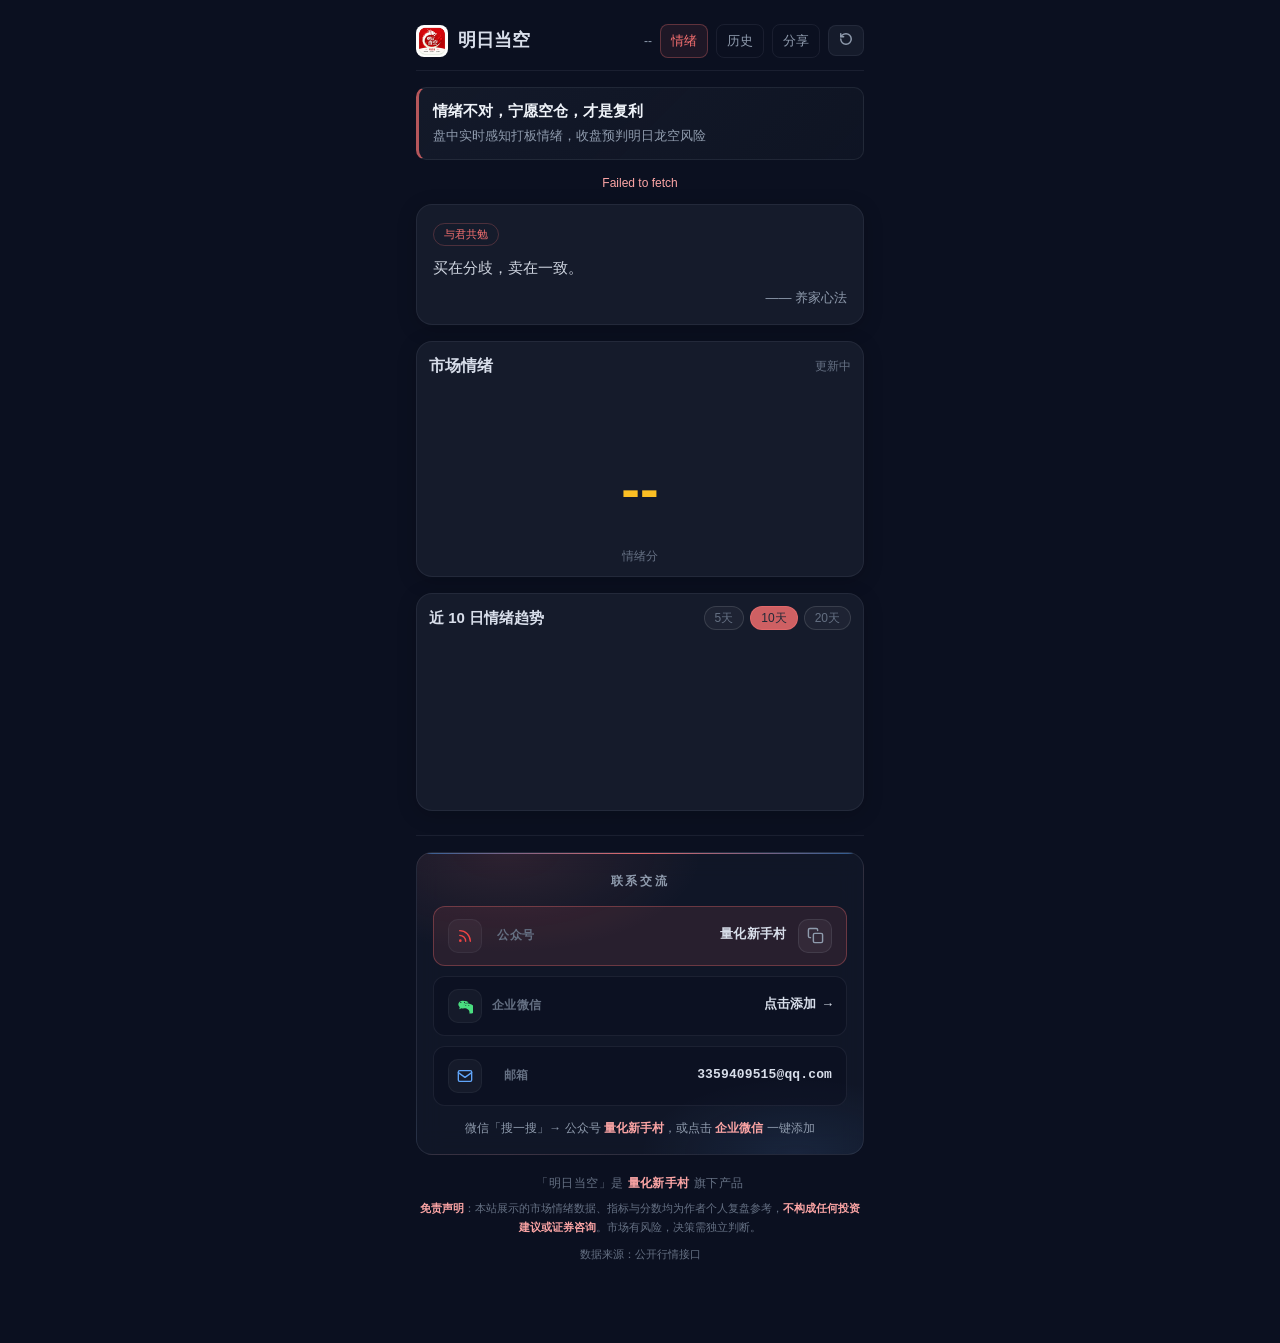
==== commit fed6f103: "feat: footer 加公众号 + 企业微信链接，分享海报去掉盘中实时 - 4 个 HTML（index/history/poster/auction）footer 统一改造：   · 顶部新增「" ====
--- a/index.html
+++ b/index.html
@@ -53,7 +53,7 @@
   <link rel="modulepreload" href="/js/app.js?v=20260617b"/>
   <link rel="modulepreload" href="/js/api.js?v=20260615g"/>
   <link rel="modulepreload" href="/js/homeCache.js?v=20260615g"/>
-  <link rel="stylesheet" href="/css/app.css?v=20260615c"/>
+  <link rel="stylesheet" href="/css/app.css?v=20260617d"/>
 </head>
 <body>
   <section class="page">
@@ -158,17 +158,24 @@
       <section class="footer-contact" aria-label="联系方式">
         <p class="footer-contact-kicker">联系交流</p>
         <div class="footer-contact-grid">
-          <div class="footer-contact-chip">
-            <span class="footer-contact-icon wechat" aria-hidden="true">
-              <svg width="16" height="16" viewBox="0 0 24 24" fill="currentColor"><path d="M8.5 4C4.91 4 2 6.46 2 9.5c0 1.62.82 3.07 2.1 4.08L3.5 17l3.24-1.7c.74.2 1.53.31 2.36.31.11 0 .22 0 .33-.01-.24-.7-.37-1.44-.37-2.2 0-3.43 3.13-6.2 7-6.2.39 0 .77.03 1.14.08C17.14 5.13 13.2 4 8.5 4zm-2.75 3.5c-.55 0-1-.45-1-1s.45-1 1-1 1 .45 1 1-.45 1-1 1zm5.5 0c-.55 0-1-.45-1-1s.45-1 1-1 1 .45 1 1-.45 1-1 1zM15.5 8c-3.59 0-6.5 2.46-6.5 5.5 0 .76.16 1.48.44 2.13.58-.07 1.17-.11 1.81-.11 4.14 0 7.5 2.77 7.5 6.2 0 .55-.07 1.08-.2 1.59.35.04.7.06 1.06.06 4.59 0 8.5-2.87 8.5-6.5S20.09 8 15.5 8zm-2.25 4c-.41 0-.75-.34-.75-.75s.34-.75.75-.75.75.34.75.75-.34.75-.75.75zm4.5 0c-.41 0-.75-.34-.75-.75s.34-.75.75-.75.75.34.75.75-.34.75-.75.75z"/></svg>
-            </span>
-            <span class="footer-contact-label">WeChat</span>
-            <span class="footer-contact-value">subfoot</span>
-            <button type="button" class="footer-contact-copy" data-copy="subfoot" title="复制微信号" aria-label="复制微信号 subfoot">
+          <div class="footer-contact-chip is-primary">
+            <span class="footer-contact-icon mp" aria-hidden="true">
+              <svg width="16" height="16" viewBox="0 0 24 24" fill="none" stroke="currentColor" stroke-width="2" stroke-linecap="round" stroke-linejoin="round"><path d="M4 11a9 9 0 0 1 9 9"/><path d="M4 4a16 16 0 0 1 16 16"/><circle cx="5" cy="19" r="1"/></svg>
+            </span>
+            <span class="footer-contact-label">公众号</span>
+            <span class="footer-contact-value">量化新手村</span>
+            <button type="button" class="footer-contact-copy" data-copy="量化新手村" title="复制公众号名" aria-label="复制公众号名 量化新手村">
               <svg class="footer-contact-copy-icon" aria-hidden="true" width="17" height="17" viewBox="0 0 24 24" fill="none" stroke="currentColor" stroke-width="2" stroke-linecap="round" stroke-linejoin="round"><rect x="9" y="9" width="13" height="13" rx="2"/><path d="M5 15H4a2 2 0 0 1-2-2V4a2 2 0 0 1 2-2h9a2 2 0 0 1 2 2v1"/></svg>
               <svg class="footer-contact-copy-done" aria-hidden="true" width="17" height="17" viewBox="0 0 24 24" fill="none" stroke="currentColor" stroke-width="2.5" stroke-linecap="round" stroke-linejoin="round"><polyline points="20 6 9 17 4 12"/></svg>
             </button>
           </div>
+          <a class="footer-contact-chip" href="https://work.weixin.qq.com/ca/cawcdec07faa5a16b0" target="_blank" rel="noopener noreferrer" aria-label="添加企业微信">
+            <span class="footer-contact-icon wechat" aria-hidden="true">
+              <svg width="16" height="16" viewBox="0 0 24 24" fill="currentColor"><path d="M8.5 4C4.91 4 2 6.46 2 9.5c0 1.62.82 3.07 2.1 4.08L3.5 17l3.24-1.7c.74.2 1.53.31 2.36.31.11 0 .22 0 .33-.01-.24-.7-.37-1.44-.37-2.2 0-3.43 3.13-6.2 7-6.2.39 0 .77.03 1.14.08C17.14 5.13 13.2 4 8.5 4zm-2.75 3.5c-.55 0-1-.45-1-1s.45-1 1-1 1 .45 1 1-.45 1-1 1zm5.5 0c-.55 0-1-.45-1-1s.45-1 1-1 1 .45 1 1-.45 1-1 1zM15.5 8c-3.59 0-6.5 2.46-6.5 5.5 0 .76.16 1.48.44 2.13.58-.07 1.17-.11 1.81-.11 4.14 0 7.5 2.77 7.5 6.2 0 .55-.07 1.08-.2 1.59.35.04.7.06 1.06.06 4.59 0 8.5-2.87 8.5-6.5S20.09 8 15.5 8zm-2.25 4c-.41 0-.75-.34-.75-.75s.34-.75.75-.75.75.34.75.75-.34.75-.75.75zm4.5 0c-.41 0-.75-.34-.75-.75s.34-.75.75-.75.75.34.75.75-.34.75-.75.75z"/></svg>
+            </span>
+            <span class="footer-contact-label">企业微信</span>
+            <span class="footer-contact-value">点击添加 →</span>
+          </a>
           <a class="footer-contact-chip" href="mailto:3359409515@qq.com">
             <span class="footer-contact-icon mail" aria-hidden="true">
               <svg width="16" height="16" viewBox="0 0 24 24" fill="none" stroke="currentColor" stroke-width="2" stroke-linecap="round" stroke-linejoin="round"><rect x="2" y="4" width="20" height="16" rx="2"/><path d="m2 7 10 7 10-7"/></svg>
@@ -177,7 +184,9 @@
             <span class="footer-contact-value">3359409515@qq.com</span>
           </a>
         </div>
+        <p class="footer-contact-tip">微信「搜一搜」→ 公众号 <strong>量化新手村</strong>，或点击 <strong>企业微信</strong> 一键添加</p>
       </section>
+      <p class="footer-brand">「明日当空」是 <strong>量化新手村</strong> 旗下产品</p>
       <p><strong>免责声明</strong>：本站展示的市场情绪数据、指标与分数均为作者个人复盘参考，<strong>不构成任何投资建议或证券咨询</strong>。市场有风险，决策需独立判断。</p>
       <p class="footer-meta">数据来源：公开行情接口</p>
     </footer>
@@ -185,7 +194,7 @@
 
   <script type="module">
     import { initHomePage } from '/js/app.js?v=20260617b'
-    import { initFooterContact } from '/js/footerContact.js?v=20260612b'
+    import { initFooterContact } from '/js/footerContact.js?v=20260617d'
     initHomePage()
     initFooterContact()
   </script>
--- a/css/app.css
+++ b/css/app.css
@@ -906,8 +906,48 @@
   color: #4ade80;
 }
 
+.footer-contact-icon.mp {
+  color: #ef4444;
+}
+
 .footer-contact-icon.mail {
   color: var(--blue);
+}
+
+/* 主推 chip（公众号）—— 视觉前排突出 */
+.footer-contact-chip.is-primary {
+  background: rgba(248, 113, 113, 0.10);
+  border-color: rgba(248, 113, 113, 0.32);
+}
+.footer-contact-chip.is-primary:hover {
+  border-color: rgba(248, 113, 113, 0.55);
+  box-shadow: 0 0 24px rgba(248, 113, 113, 0.12);
+}
+
+/* 添加微信备注提示 */
+.footer-contact-tip {
+  position: relative;
+  margin: 12px 4px 0;
+  font-size: 12px;
+  line-height: 1.7;
+  color: var(--muted);
+}
+.footer-contact-tip strong {
+  color: #fbbf24;
+  font-weight: 600;
+}
+
+/* 母品牌挂名 */
+.footer-brand {
+  text-align: center;
+  margin: 14px 0 6px;
+  font-size: 12px;
+  letter-spacing: 0.04em;
+  color: var(--dim);
+}
+.footer-brand strong {
+  color: #ef4444;
+  font-weight: 700;
 }
 
 .footer-contact-label {
